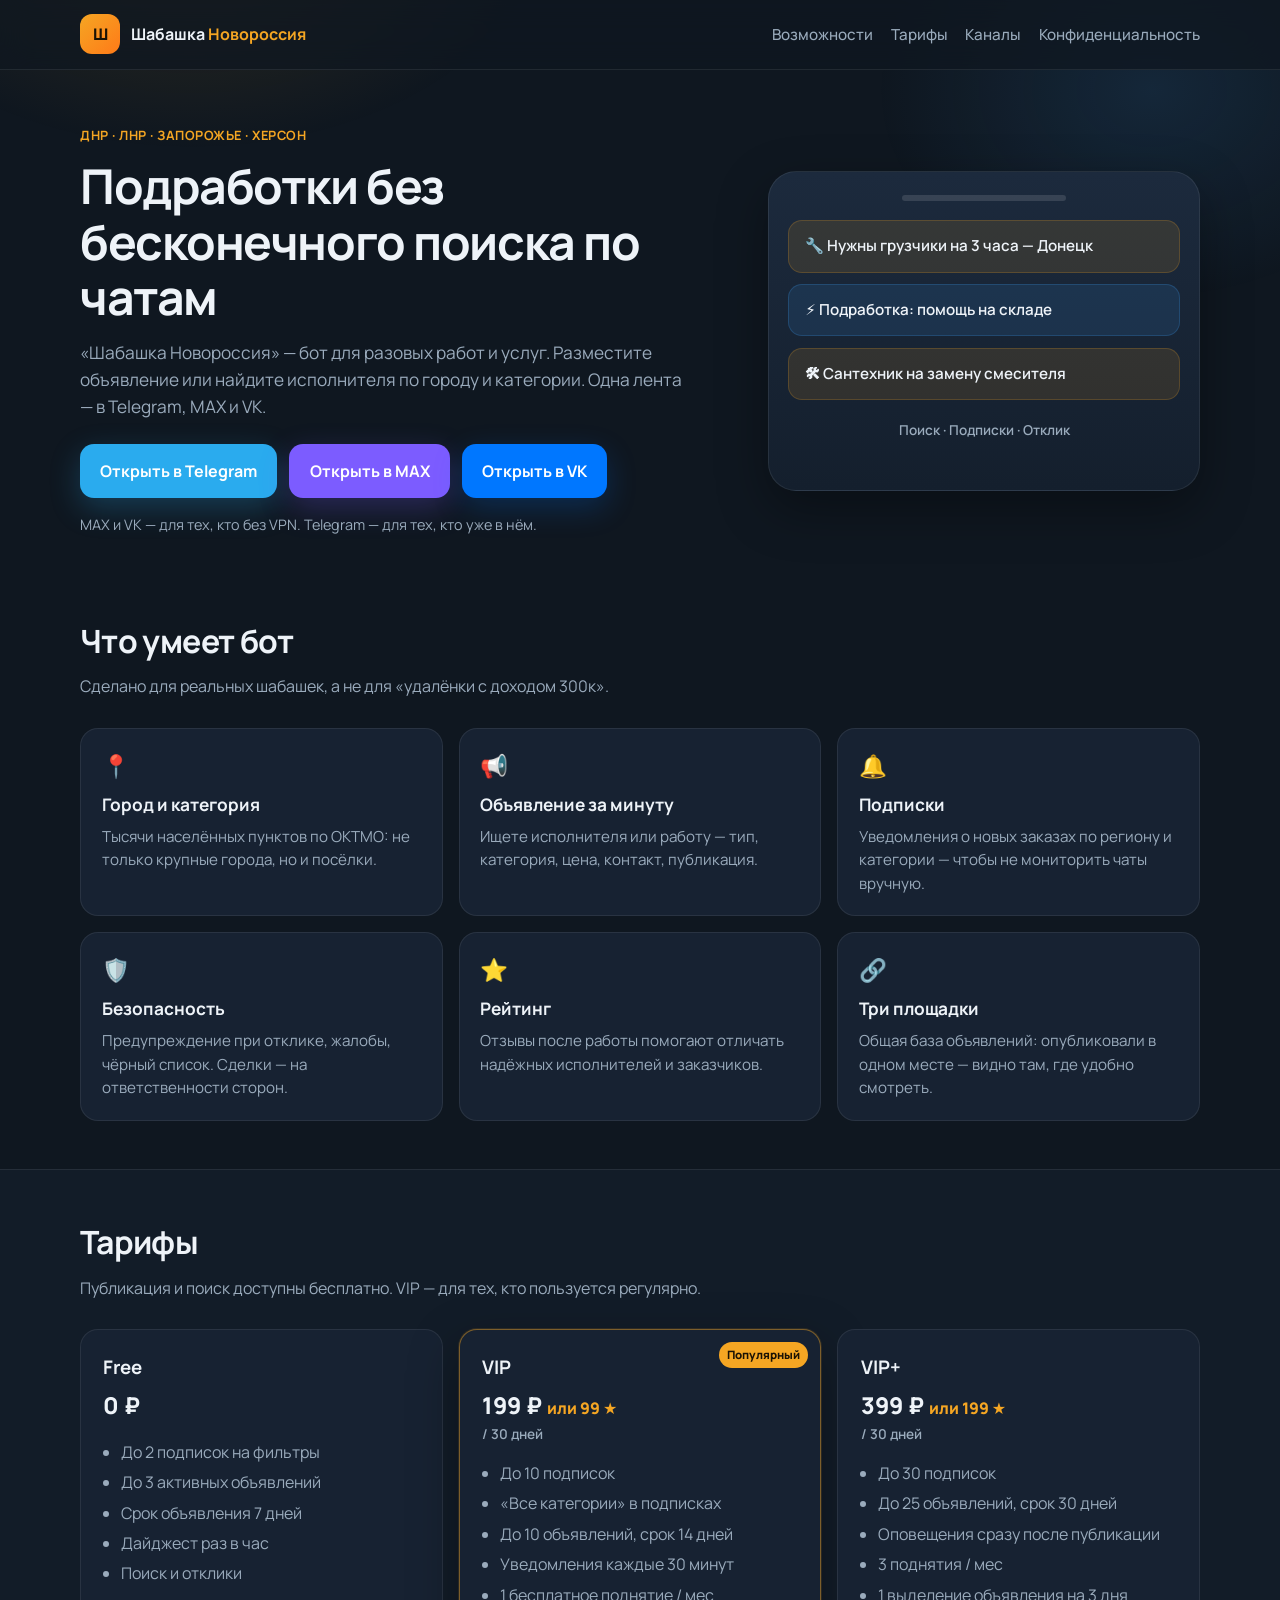
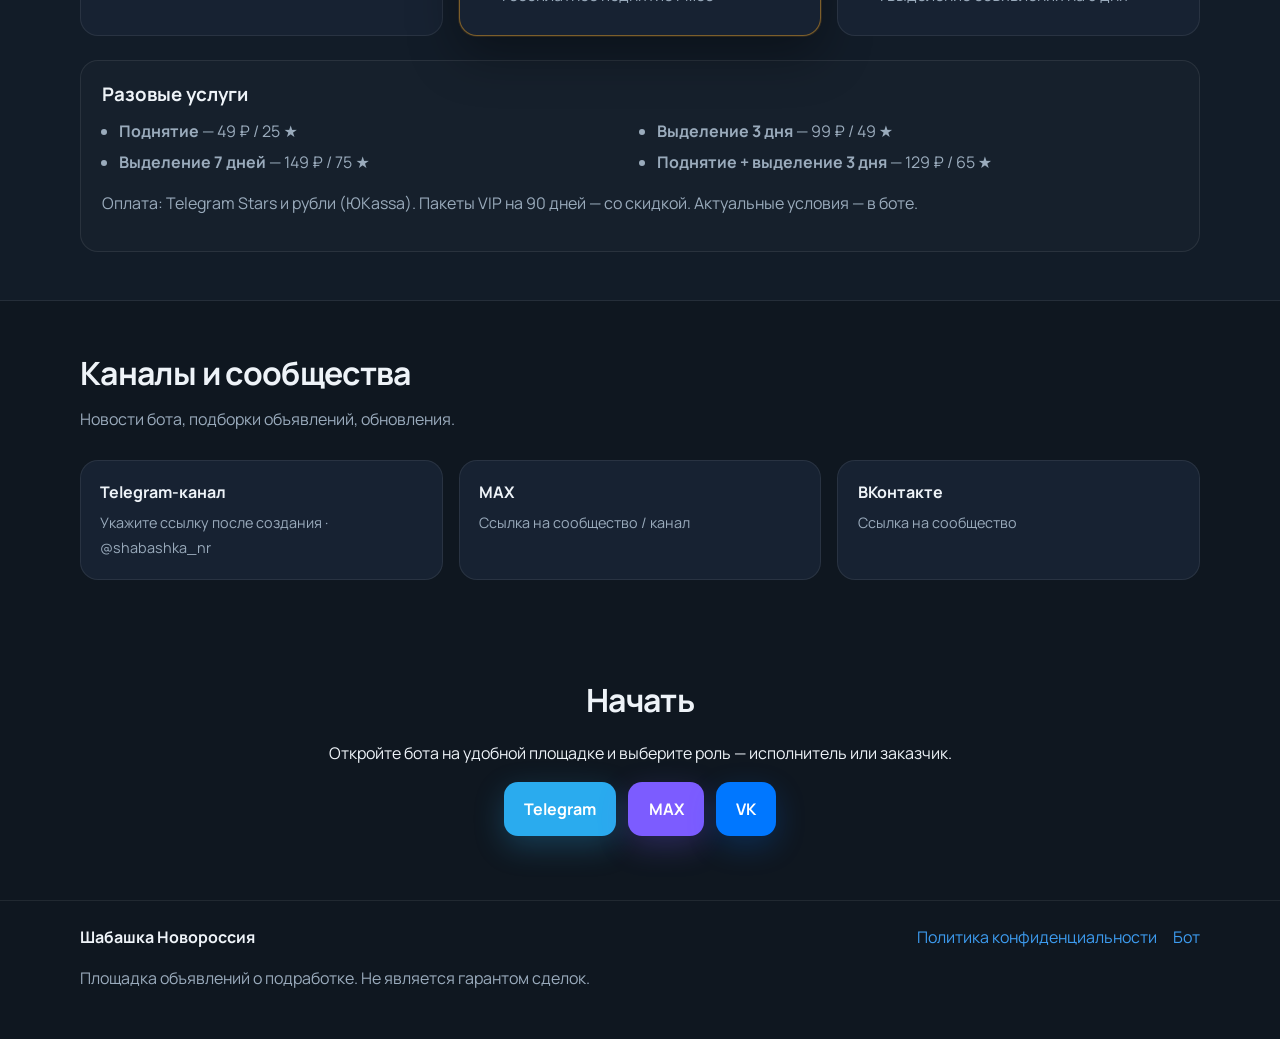
==== index.html @ 5647dc36 "feat: landing page for GitHub Pages (index, privacy, styles)" ====
<!DOCTYPE html>
<html lang="ru">
<head>
  <meta charset="UTF-8" />
  <meta name="viewport" content="width=device-width, initial-scale=1" />
  <meta name="description" content="Шабашка Новороссия — подработки и шабашки в ДНР, ЛНР, Запорожье и Херсоне. Бот в Telegram, MAX и VK." />
  <title>Шабашка Новороссия — подработки рядом</title>
  <link rel="stylesheet" href="styles.css" />
  <link rel="preconnect" href="https://fonts.googleapis.com" />
  <link rel="preconnect" href="https://fonts.gstatic.com" crossorigin />
  <link href="https://fonts.googleapis.com/css2?family=Manrope:wght@400;500;600;700;800&display=swap" rel="stylesheet" />
</head>
<body>
  <div class="bg-glow" aria-hidden="true"></div>

  <header class="header">
    <div class="container header__inner">
      <a class="logo" href="index.html">
        <span class="logo__mark">Ш</span>
        <span class="logo__text">Шабашка <em>Новороссия</em></span>
      </a>
      <nav class="nav">
        <a href="#features">Возможности</a>
        <a href="#tariffs">Тарифы</a>
        <a href="#channels">Каналы</a>
        <a href="privacy.html">Конфиденциальность</a>
      </nav>
    </div>
  </header>

  <main>
    <section class="hero container">
      <div class="hero__content">
        <p class="eyebrow">ДНР · ЛНР · Запорожье · Херсон</p>
        <h1>Подработки без бесконечного поиска по чатам</h1>
        <p class="hero__lead">
          «Шабашка Новороссия» — бот для разовых работ и услуг.
          Разместите объявление или найдите исполнителя по городу и категории.
          Одна лента — в Telegram, MAX и VK.
        </p>
        <div class="cta-row" id="bots">
          <a class="btn btn--tg" href="https://t.me/RabotaNR_bot" target="_blank" rel="noopener">Открыть в Telegram</a>
          <a class="btn btn--max" href="#" id="link-max" title="Ссылка появится после запуска">Открыть в MAX</a>
          <a class="btn btn--vk" href="#" id="link-vk" title="Ссылка появится после запуска">Открыть в VK</a>
        </div>
        <p class="hero__note">MAX и VK — для тех, кто без VPN. Telegram — для тех, кто уже в нём.</p>
      </div>
      <div class="hero__card" aria-hidden="true">
        <div class="phone">
          <div class="phone__bar"></div>
          <div class="phone__msg">🔧 Нужны грузчики на 3 часа — Донецк</div>
          <div class="phone__msg phone__msg--alt">⚡ Подработка: помощь на складе</div>
          <div class="phone__msg">🛠 Сантехник на замену смесителя</div>
          <div class="phone__pill">Поиск · Подписки · Отклик</div>
        </div>
      </div>
    </section>

    <section class="section container" id="features">
      <h2>Что умеет бот</h2>
      <p class="section__lead">Сделано для реальных шабашек, а не для «удалёнки с доходом 300к».</p>
      <div class="grid features">
        <article class="card">
          <div class="card__icon">📍</div>
          <h3>Город и категория</h3>
          <p>Тысячи населённых пунктов по ОКТМО: не только крупные города, но и посёлки.</p>
        </article>
        <article class="card">
          <div class="card__icon">📢</div>
          <h3>Объявление за минуту</h3>
          <p>Ищете исполнителя или работу — тип, категория, цена, контакт, публикация.</p>
        </article>
        <article class="card">
          <div class="card__icon">🔔</div>
          <h3>Подписки</h3>
          <p>Уведомления о новых заказах по региону и категории — чтобы не мониторить чаты вручную.</p>
        </article>
        <article class="card">
          <div class="card__icon">🛡️</div>
          <h3>Безопасность</h3>
          <p>Предупреждение при отклике, жалобы, чёрный список. Сделки — на ответственности сторон.</p>
        </article>
        <article class="card">
          <div class="card__icon">⭐</div>
          <h3>Рейтинг</h3>
          <p>Отзывы после работы помогают отличать надёжных исполнителей и заказчиков.</p>
        </article>
        <article class="card">
          <div class="card__icon">🔗</div>
          <h3>Три площадки</h3>
          <p>Общая база объявлений: опубликовали в одном месте — видно там, где удобно смотреть.</p>
        </article>
      </div>
    </section>

    <section class="section section--alt" id="tariffs">
      <div class="container">
        <h2>Тарифы</h2>
        <p class="section__lead">Публикация и поиск доступны бесплатно. VIP — для тех, кто пользуется регулярно.</p>
        <div class="grid tariffs">
          <article class="tariff">
            <h3>Free</h3>
            <p class="tariff__price">0 ₽</p>
            <ul>
              <li>До 2 подписок на фильтры</li>
              <li>До 3 активных объявлений</li>
              <li>Срок объявления 7 дней</li>
              <li>Дайджест раз в час</li>
              <li>Поиск и отклики</li>
            </ul>
          </article>
          <article class="tariff tariff--accent">
            <span class="tariff__badge">Популярный</span>
            <h3>VIP</h3>
            <p class="tariff__price">199 ₽ <span>или 99 ★</span> <small>/ 30 дней</small></p>
            <ul>
              <li>До 10 подписок</li>
              <li>«Все категории» в подписках</li>
              <li>До 10 объявлений, срок 14 дней</li>
              <li>Уведомления каждые 30 минут</li>
              <li>1 бесплатное поднятие / мес</li>
            </ul>
          </article>
          <article class="tariff">
            <h3>VIP+</h3>
            <p class="tariff__price">399 ₽ <span>или 199 ★</span> <small>/ 30 дней</small></p>
            <ul>
              <li>До 30 подписок</li>
              <li>До 25 объявлений, срок 30 дней</li>
              <li>Оповещения сразу после публикации</li>
              <li>3 поднятия / мес</li>
              <li>1 выделение объявления на 3 дня</li>
            </ul>
          </article>
        </div>
        <div class="extras">
          <h3>Разовые услуги</h3>
          <ul class="extras__list">
            <li><strong>Поднятие</strong> — 49 ₽ / 25 ★</li>
            <li><strong>Выделение 3 дня</strong> — 99 ₽ / 49 ★</li>
            <li><strong>Выделение 7 дней</strong> — 149 ₽ / 75 ★</li>
            <li><strong>Поднятие + выделение 3 дня</strong> — 129 ₽ / 65 ★</li>
          </ul>
          <p class="muted">Оплата: Telegram Stars и рубли (ЮKassa). Пакеты VIP на 90 дней — со скидкой. Актуальные условия — в боте.</p>
        </div>
      </div>
    </section>

    <section class="section container" id="channels">
      <h2>Каналы и сообщества</h2>
      <p class="section__lead">Новости бота, подборки объявлений, обновления.</p>
      <div class="grid channels">
        <a class="channel" href="#" id="ch-tg">
          <span class="channel__name">Telegram-канал</span>
          <span class="channel__hint">Укажите ссылку после создания · @shabashka_nr</span>
        </a>
        <a class="channel" href="#" id="ch-max">
          <span class="channel__name">MAX</span>
          <span class="channel__hint">Ссылка на сообщество / канал</span>
        </a>
        <a class="channel" href="#" id="ch-vk">
          <span class="channel__name">ВКонтакте</span>
          <span class="channel__hint">Ссылка на сообщество</span>
        </a>
      </div>
    </section>

    <section class="section cta-final container">
      <h2>Начать</h2>
      <p>Откройте бота на удобной площадке и выберите роль — исполнитель или заказчик.</p>
      <div class="cta-row">
        <a class="btn btn--tg" href="https://t.me/RabotaNR_bot" target="_blank" rel="noopener">Telegram</a>
        <a class="btn btn--max" href="#">MAX</a>
        <a class="btn btn--vk" href="#">VK</a>
      </div>
    </section>
  </main>

  <footer class="footer">
    <div class="container footer__inner">
      <div>
        <strong>Шабашка Новороссия</strong>
        <p class="muted">Площадка объявлений о подработке. Не является гарантом сделок.</p>
      </div>
      <div class="footer__links">
        <a href="privacy.html">Политика конфиденциальности</a>
        <a href="https://t.me/RabotaNR_bot" target="_blank" rel="noopener">Бот</a>
      </div>
    </div>
  </footer>
</body>
</html>
---- styles.css ----
:root {
  --bg: #0f1720;
  --bg-card: #172232;
  --bg-alt: #121c28;
  --text: #eef3f8;
  --muted: #9aabbc;
  --accent: #f5a623;
  --accent-2: #3d9cf0;
  --tg: #2aabee;
  --vk: #0077ff;
  --max: #7c5cff;
  --line: rgba(255, 255, 255, 0.08);
  --radius: 18px;
  --shadow: 0 18px 50px rgba(0, 0, 0, 0.35);
  --font: "Manrope", system-ui, -apple-system, sans-serif;
}

* { box-sizing: border-box; }
html { scroll-behavior: smooth; }
body {
  margin: 0;
  font-family: var(--font);
  background: var(--bg);
  color: var(--text);
  line-height: 1.55;
  min-height: 100vh;
}

a { color: var(--accent-2); text-decoration: none; }
a:hover { text-decoration: underline; }

.container {
  width: min(1120px, calc(100% - 2rem));
  margin: 0 auto;
}

.bg-glow {
  pointer-events: none;
  position: fixed;
  inset: 0;
  background:
    radial-gradient(ellipse 600px 400px at 15% -10%, rgba(245, 166, 35, 0.14), transparent 60%),
    radial-gradient(ellipse 500px 380px at 90% 10%, rgba(61, 156, 240, 0.12), transparent 55%);
  z-index: -1;
}

.header {
  position: sticky;
  top: 0;
  z-index: 20;
  backdrop-filter: blur(14px);
  background: rgba(15, 23, 32, 0.75);
  border-bottom: 1px solid var(--line);
}
.header__inner {
  display: flex;
  align-items: center;
  justify-content: space-between;
  padding: 0.9rem 0;
  gap: 1rem;
}
.logo {
  display: flex;
  align-items: center;
  gap: 0.7rem;
  color: var(--text);
  text-decoration: none;
  font-weight: 700;
}
.logo__mark {
  width: 40px;
  height: 40px;
  border-radius: 12px;
  display: grid;
  place-items: center;
  background: linear-gradient(135deg, var(--accent), #ff7a18);
  color: #1a1205;
  font-weight: 800;
}
.logo__text em {
  font-style: normal;
  color: var(--accent);
}
.nav {
  display: flex;
  flex-wrap: wrap;
  gap: 0.9rem 1.1rem;
  justify-content: flex-end;
}
.nav a {
  color: var(--muted);
  text-decoration: none;
  font-size: 0.95rem;
  font-weight: 500;
}
.nav a:hover { color: var(--text); }

.hero {
  display: grid;
  grid-template-columns: 1.2fr 0.8fr;
  gap: 2.5rem;
  align-items: center;
  padding: 3.5rem 0 2rem;
}
.eyebrow {
  color: var(--accent);
  font-weight: 700;
  letter-spacing: 0.04em;
  text-transform: uppercase;
  font-size: 0.8rem;
  margin: 0 0 0.8rem;
}
.hero h1 {
  font-size: clamp(1.9rem, 4vw, 3rem);
  line-height: 1.15;
  margin: 0 0 1rem;
  letter-spacing: -0.03em;
}
.hero__lead {
  color: var(--muted);
  font-size: 1.08rem;
  margin: 0 0 1.5rem;
  max-width: 38rem;
}
.hero__note {
  margin: 1rem 0 0;
  color: var(--muted);
  font-size: 0.9rem;
}

.cta-row {
  display: flex;
  flex-wrap: wrap;
  gap: 0.75rem;
}
.btn {
  display: inline-flex;
  align-items: center;
  justify-content: center;
  padding: 0.85rem 1.2rem;
  border-radius: 14px;
  font-weight: 700;
  border: 1px solid transparent;
  text-decoration: none !important;
  transition: transform 0.15s ease, box-shadow 0.15s ease, opacity 0.15s ease;
  color: #fff;
}
.btn:hover { transform: translateY(-1px); opacity: 0.96; }
.btn--tg { background: var(--tg); box-shadow: 0 10px 30px rgba(42, 171, 238, 0.25); }
.btn--vk { background: var(--vk); box-shadow: 0 10px 30px rgba(0, 119, 255, 0.22); }
.btn--max { background: var(--max); box-shadow: 0 10px 30px rgba(124, 92, 255, 0.25); }

.phone {
  background: linear-gradient(180deg, #1c2a3d, #141f2d);
  border: 1px solid var(--line);
  border-radius: 28px;
  padding: 1.2rem;
  box-shadow: var(--shadow);
  min-height: 320px;
}
.phone__bar {
  height: 6px;
  width: 42%;
  margin: 0.2rem auto 1.2rem;
  border-radius: 99px;
  background: rgba(255,255,255,0.12);
}
.phone__msg {
  background: rgba(245, 166, 35, 0.12);
  border: 1px solid rgba(245, 166, 35, 0.2);
  padding: 0.85rem 1rem;
  border-radius: 14px;
  margin-bottom: 0.7rem;
  font-weight: 600;
  font-size: 0.95rem;
}
.phone__msg--alt {
  background: rgba(61, 156, 240, 0.12);
  border-color: rgba(61, 156, 240, 0.22);
}
.phone__pill {
  margin-top: 1.2rem;
  text-align: center;
  color: var(--muted);
  font-size: 0.85rem;
  font-weight: 600;
}

.section { padding: 3rem 0; }
.section--alt { background: var(--bg-alt); border-top: 1px solid var(--line); border-bottom: 1px solid var(--line); }
.section h2 {
  margin: 0 0 0.5rem;
  font-size: clamp(1.5rem, 3vw, 2rem);
  letter-spacing: -0.02em;
}
.section__lead {
  margin: 0 0 1.8rem;
  color: var(--muted);
  max-width: 40rem;
}

.grid {
  display: grid;
  gap: 1rem;
}
.features { grid-template-columns: repeat(3, 1fr); }
.card {
  background: var(--bg-card);
  border: 1px solid var(--line);
  border-radius: var(--radius);
  padding: 1.25rem 1.3rem;
}
.card__icon { font-size: 1.4rem; margin-bottom: 0.5rem; }
.card h3 { margin: 0 0 0.4rem; font-size: 1.08rem; }
.card p { margin: 0; color: var(--muted); font-size: 0.95rem; }

.tariffs { grid-template-columns: repeat(3, 1fr); align-items: stretch; }
.tariff {
  position: relative;
  background: var(--bg-card);
  border: 1px solid var(--line);
  border-radius: var(--radius);
  padding: 1.4rem;
}
.tariff--accent {
  border-color: rgba(245, 166, 35, 0.45);
  box-shadow: 0 0 0 1px rgba(245, 166, 35, 0.12), var(--shadow);
}
.tariff__badge {
  position: absolute;
  top: 12px;
  right: 12px;
  background: var(--accent);
  color: #1a1205;
  font-size: 0.72rem;
  font-weight: 800;
  padding: 0.25rem 0.5rem;
  border-radius: 999px;
}
.tariff h3 { margin: 0 0 0.4rem; }
.tariff__price {
  font-size: 1.45rem;
  font-weight: 800;
  margin: 0 0 1rem;
}
.tariff__price span { font-size: 1rem; color: var(--accent); }
.tariff__price small { display: block; font-size: 0.85rem; color: var(--muted); font-weight: 600; }
.tariff ul {
  margin: 0;
  padding-left: 1.1rem;
  color: var(--muted);
}
.tariff li { margin: 0.35rem 0; }

.extras {
  margin-top: 1.5rem;
  padding: 1.2rem 1.3rem;
  border-radius: var(--radius);
  border: 1px solid var(--line);
  background: rgba(255,255,255,0.02);
}
.extras h3 { margin: 0 0 0.6rem; }
.extras__list {
  display: grid;
  grid-template-columns: repeat(2, 1fr);
  gap: 0.4rem 1rem;
  margin: 0 0 0.8rem;
  padding-left: 1.1rem;
  color: var(--muted);
}
.muted { color: var(--muted); }

.channels { grid-template-columns: repeat(3, 1fr); }
.channel {
  display: block;
  padding: 1.2rem;
  border-radius: var(--radius);
  background: var(--bg-card);
  border: 1px solid var(--line);
  text-decoration: none !important;
  color: var(--text);
  transition: border-color 0.15s ease;
}
.channel:hover { border-color: rgba(245, 166, 35, 0.4); }
.channel__name { display: block; font-weight: 700; margin-bottom: 0.3rem; }
.channel__hint { color: var(--muted); font-size: 0.9rem; }

.cta-final {
  text-align: center;
  padding-bottom: 4rem;
}
.cta-final .cta-row { justify-content: center; }

.footer {
  border-top: 1px solid var(--line);
  padding: 1.5rem 0 2rem;
}
.footer__inner {
  display: flex;
  justify-content: space-between;
  gap: 1rem;
  flex-wrap: wrap;
  align-items: flex-start;
}
.footer__links {
  display: flex;
  gap: 1rem;
  flex-wrap: wrap;
}

.legal {
  padding: 2.5rem 0 3rem;
  max-width: 800px;
}
.legal h1 { margin-top: 0; }
.legal h2 { margin-top: 1.8rem; font-size: 1.15rem; }
.legal .back { margin-top: 2rem; }

@media (max-width: 900px) {
  .hero { grid-template-columns: 1fr; padding-top: 2rem; }
  .hero__card { order: -1; max-width: 360px; }
  .features, .tariffs, .channels { grid-template-columns: 1fr; }
  .extras__list { grid-template-columns: 1fr; }
  .nav { display: none; }
}
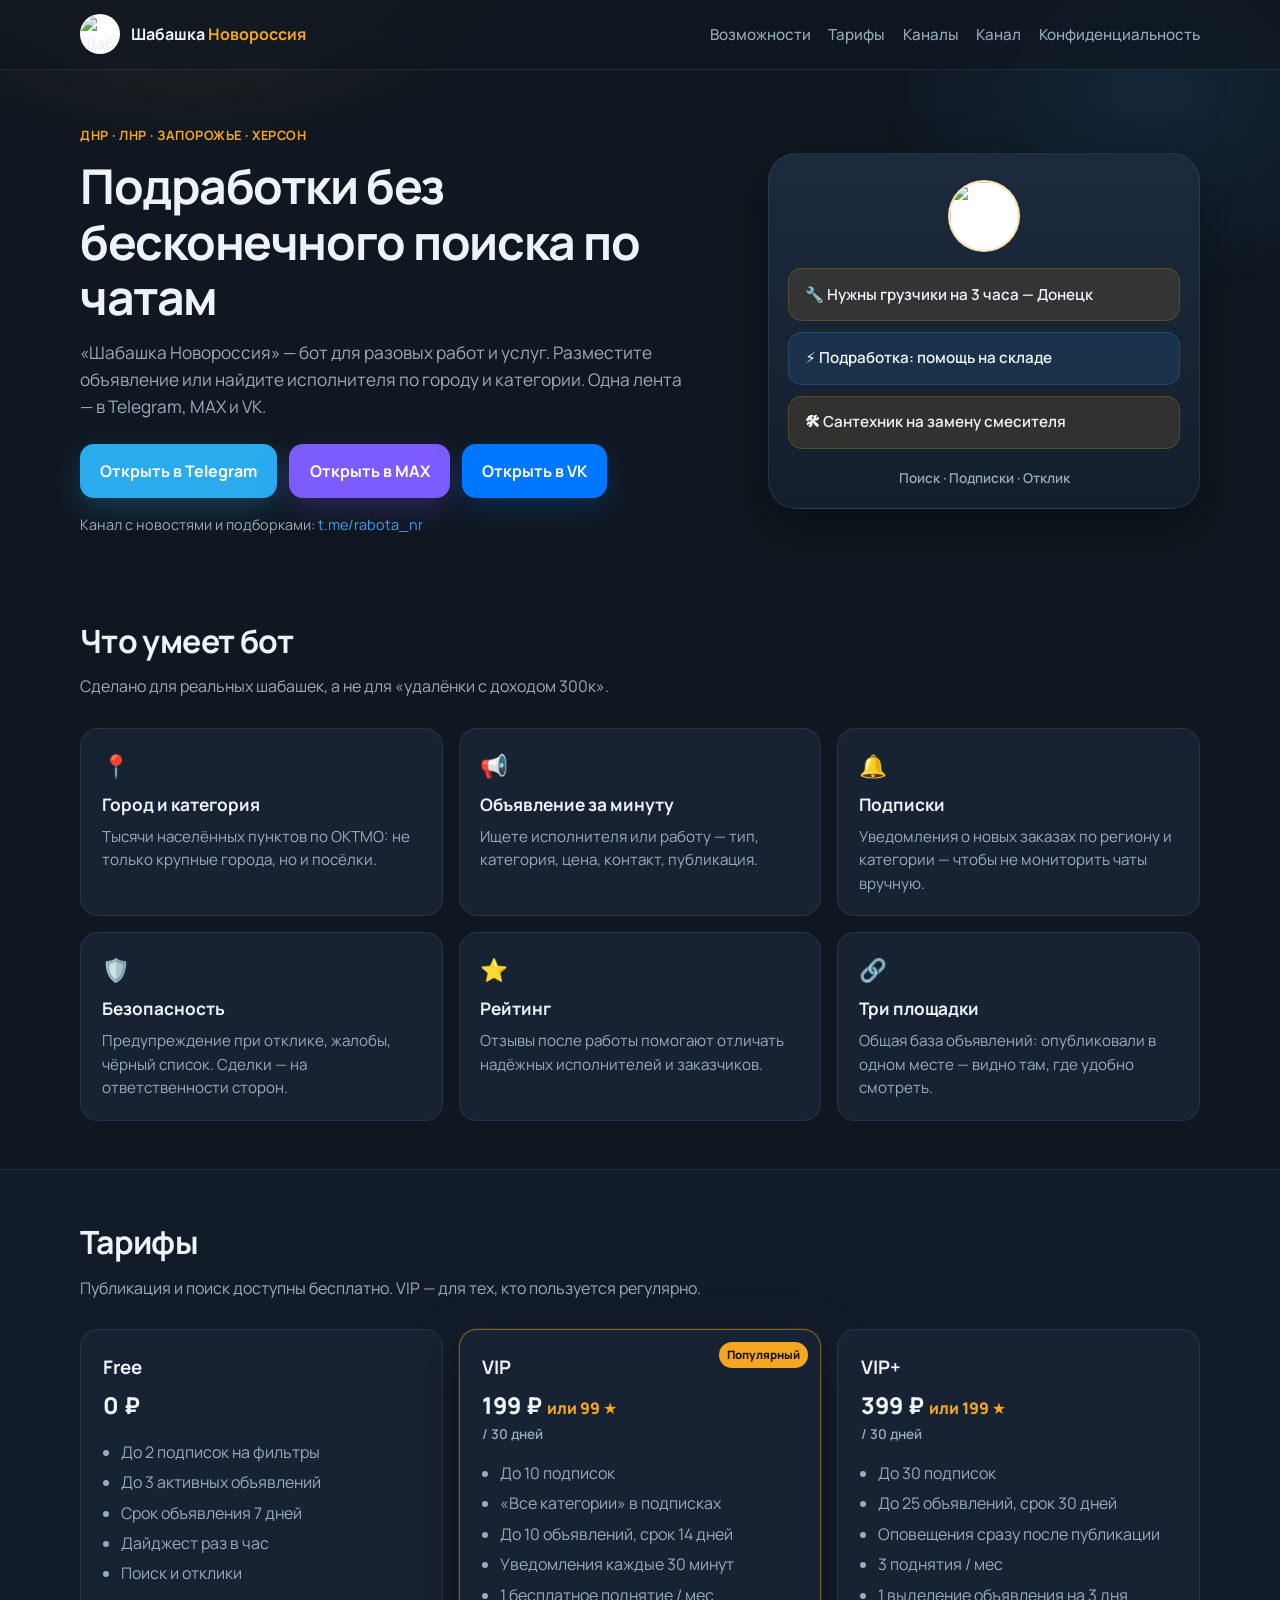
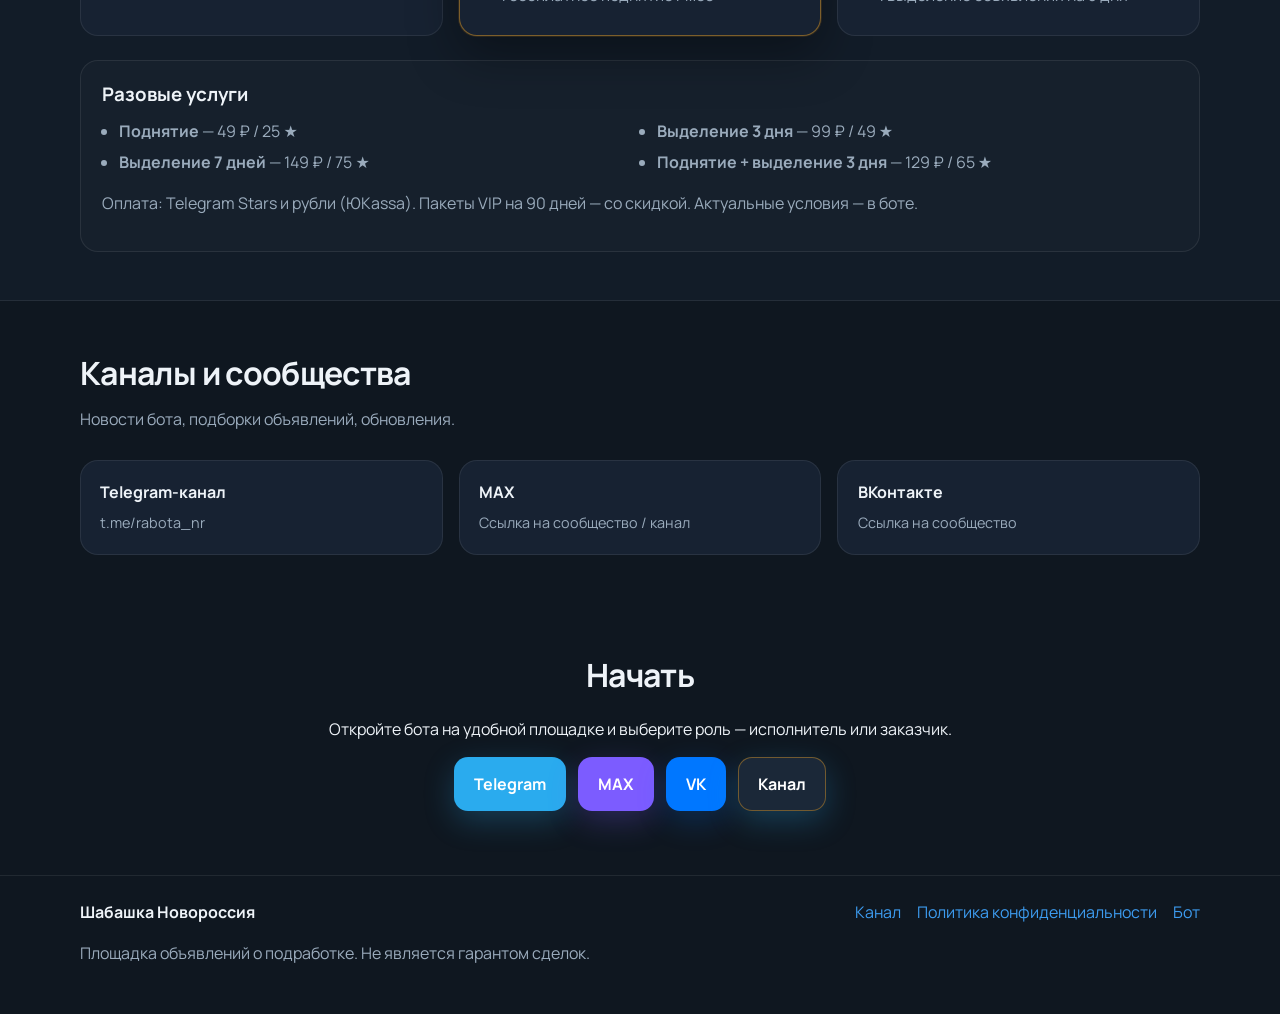
==== commit fb6c94a9: "Add logo and Telegram channel link t.me/rabota_nr" ====
--- a/index.html
+++ b/index.html
@@ -5,6 +5,8 @@
   <meta name="viewport" content="width=device-width, initial-scale=1" />
   <meta name="description" content="Шабашка Новороссия — подработки и шабашки в ДНР, ЛНР, Запорожье и Херсоне. Бот в Telegram, MAX и VK." />
   <title>Шабашка Новороссия — подработки рядом</title>
+  <link rel="icon" type="image/png" href="logo.png" />
+  <link rel="apple-touch-icon" href="logo.png" />
   <link rel="stylesheet" href="styles.css" />
   <link rel="preconnect" href="https://fonts.googleapis.com" />
   <link rel="preconnect" href="https://fonts.gstatic.com" crossorigin />
@@ -16,13 +18,14 @@
   <header class="header">
     <div class="container header__inner">
       <a class="logo" href="index.html">
-        <span class="logo__mark">Ш</span>
+        <img class="logo__img" src="logo.png" alt="Шабашка" width="40" height="40" />
         <span class="logo__text">Шабашка <em>Новороссия</em></span>
       </a>
       <nav class="nav">
         <a href="#features">Возможности</a>
         <a href="#tariffs">Тарифы</a>
         <a href="#channels">Каналы</a>
+        <a href="https://t.me/rabota_nr" target="_blank" rel="noopener">Канал</a>
         <a href="privacy.html">Конфиденциальность</a>
       </nav>
     </div>
@@ -43,11 +46,16 @@
           <a class="btn btn--max" href="#" id="link-max" title="Ссылка появится после запуска">Открыть в MAX</a>
           <a class="btn btn--vk" href="#" id="link-vk" title="Ссылка появится после запуска">Открыть в VK</a>
         </div>
-        <p class="hero__note">MAX и VK — для тех, кто без VPN. Telegram — для тех, кто уже в нём.</p>
-      </div>
-      <div class="hero__card" aria-hidden="true">
+        <p class="hero__note">
+          Канал с новостями и подборками:
+          <a href="https://t.me/rabota_nr" target="_blank" rel="noopener">t.me/rabota_nr</a>
+        </p>
+      </div>
+      <div class="hero__card">
         <div class="phone">
-          <div class="phone__bar"></div>
+          <div class="phone__brand">
+            <img src="logo.png" alt="" width="72" height="72" />
+          </div>
           <div class="phone__msg">🔧 Нужны грузчики на 3 часа — Донецк</div>
           <div class="phone__msg phone__msg--alt">⚡ Подработка: помощь на складе</div>
           <div class="phone__msg">🛠 Сантехник на замену смесителя</div>
@@ -150,9 +158,9 @@
       <h2>Каналы и сообщества</h2>
       <p class="section__lead">Новости бота, подборки объявлений, обновления.</p>
       <div class="grid channels">
-        <a class="channel" href="#" id="ch-tg">
+        <a class="channel" href="https://t.me/rabota_nr" target="_blank" rel="noopener" id="ch-tg">
           <span class="channel__name">Telegram-канал</span>
-          <span class="channel__hint">Укажите ссылку после создания · @shabashka_nr</span>
+          <span class="channel__hint">t.me/rabota_nr</span>
         </a>
         <a class="channel" href="#" id="ch-max">
           <span class="channel__name">MAX</span>
@@ -172,6 +180,7 @@
         <a class="btn btn--tg" href="https://t.me/RabotaNR_bot" target="_blank" rel="noopener">Telegram</a>
         <a class="btn btn--max" href="#">MAX</a>
         <a class="btn btn--vk" href="#">VK</a>
+        <a class="btn btn--tg" href="https://t.me/rabota_nr" target="_blank" rel="noopener" style="background:#1b2838;border:1px solid rgba(245,166,35,.4)">Канал</a>
       </div>
     </section>
   </main>
@@ -183,6 +192,7 @@
         <p class="muted">Площадка объявлений о подработке. Не является гарантом сделок.</p>
       </div>
       <div class="footer__links">
+        <a href="https://t.me/rabota_nr" target="_blank" rel="noopener">Канал</a>
         <a href="privacy.html">Политика конфиденциальности</a>
         <a href="https://t.me/RabotaNR_bot" target="_blank" rel="noopener">Бот</a>
       </div>
--- a/styles.css
+++ b/styles.css
@@ -67,6 +67,14 @@
   text-decoration: none;
   font-weight: 700;
 }
+.logo__img {
+  width: 40px;
+  height: 40px;
+  border-radius: 50%;
+  object-fit: cover;
+  background: #fff;
+  border: 1px solid var(--line);
+}
 .logo__mark {
   width: 40px;
   height: 40px;
@@ -158,6 +166,19 @@
   box-shadow: var(--shadow);
   min-height: 320px;
 }
+.phone__brand {
+  display: flex;
+  justify-content: center;
+  margin: 0.4rem 0 1rem;
+}
+.phone__brand img {
+  width: 72px;
+  height: 72px;
+  border-radius: 50%;
+  object-fit: cover;
+  background: #fff;
+  border: 2px solid rgba(245,166,35,.35);
+}
 .phone__bar {
   height: 6px;
   width: 42%;
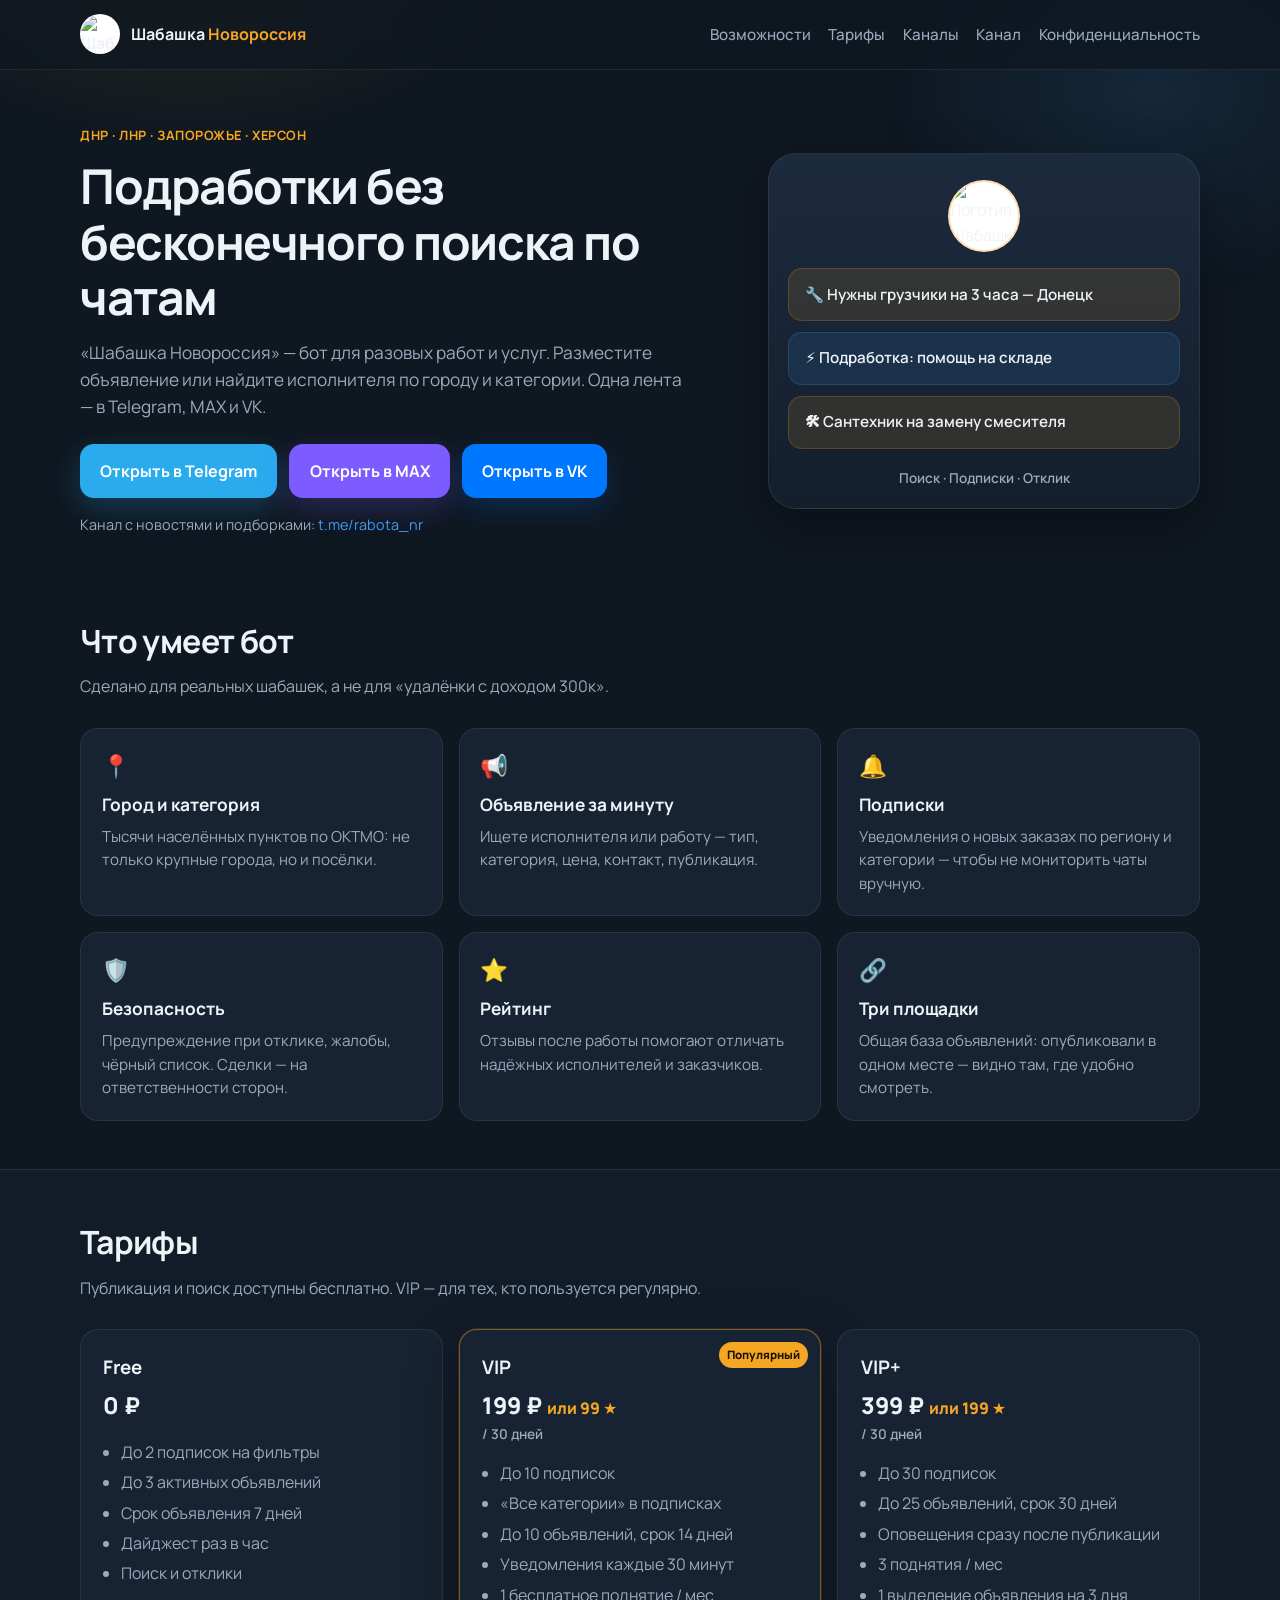
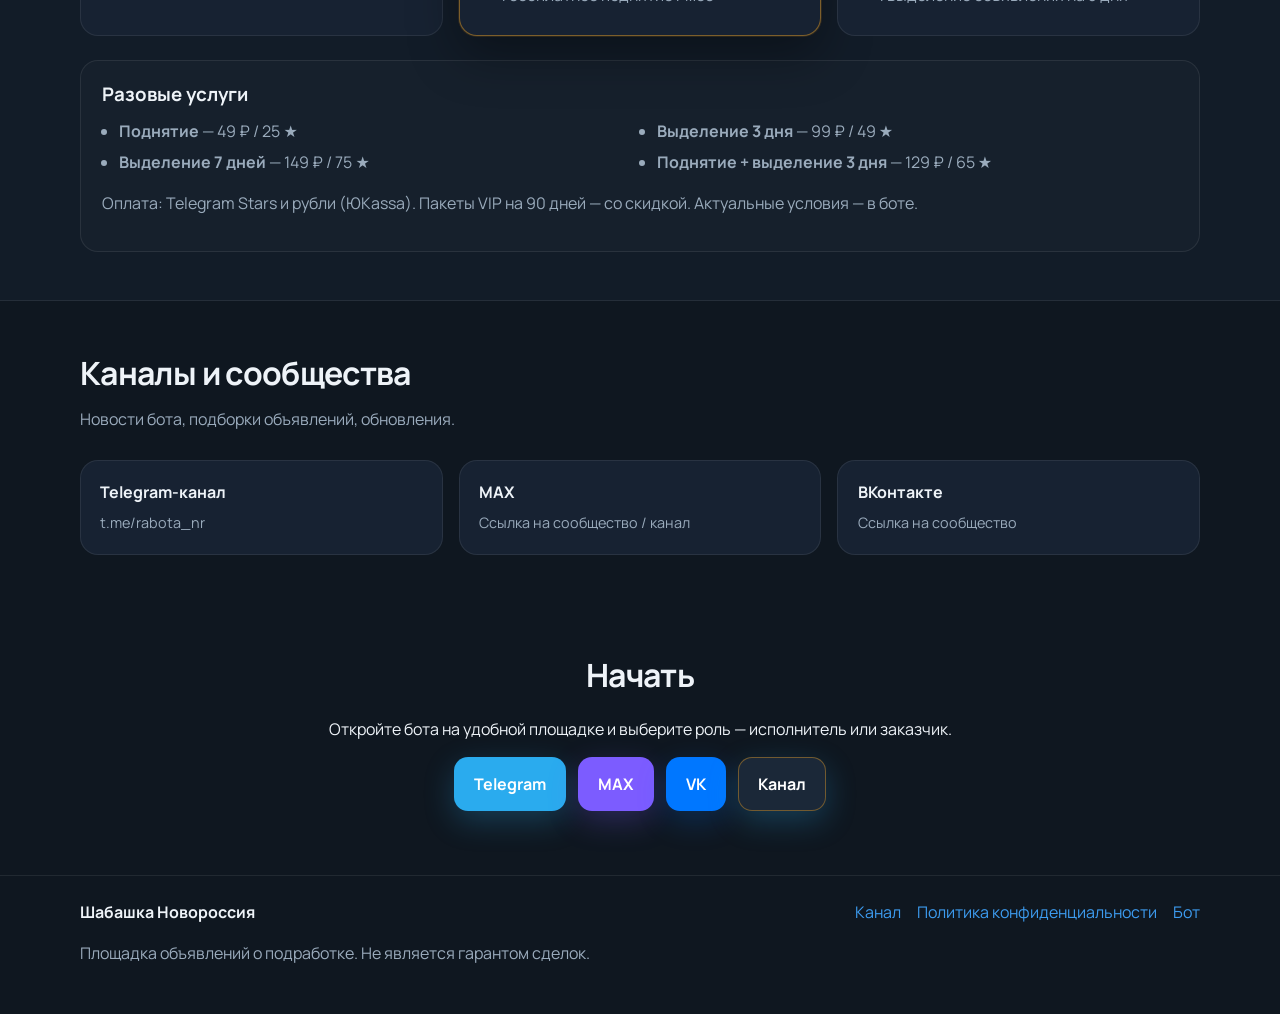
==== commit 7d2b45ba: "Point site assets to logo.png; keep t.me/rabota_nr links" ====
--- a/index.html
+++ b/index.html
@@ -54,7 +54,7 @@
       <div class="hero__card">
         <div class="phone">
           <div class="phone__brand">
-            <img src="logo.png" alt="" width="72" height="72" />
+            <img src="logo.png" alt="Логотип Шабашка" width="72" height="72" />
           </div>
           <div class="phone__msg">🔧 Нужны грузчики на 3 часа — Донецк</div>
           <div class="phone__msg phone__msg--alt">⚡ Подработка: помощь на складе</div>
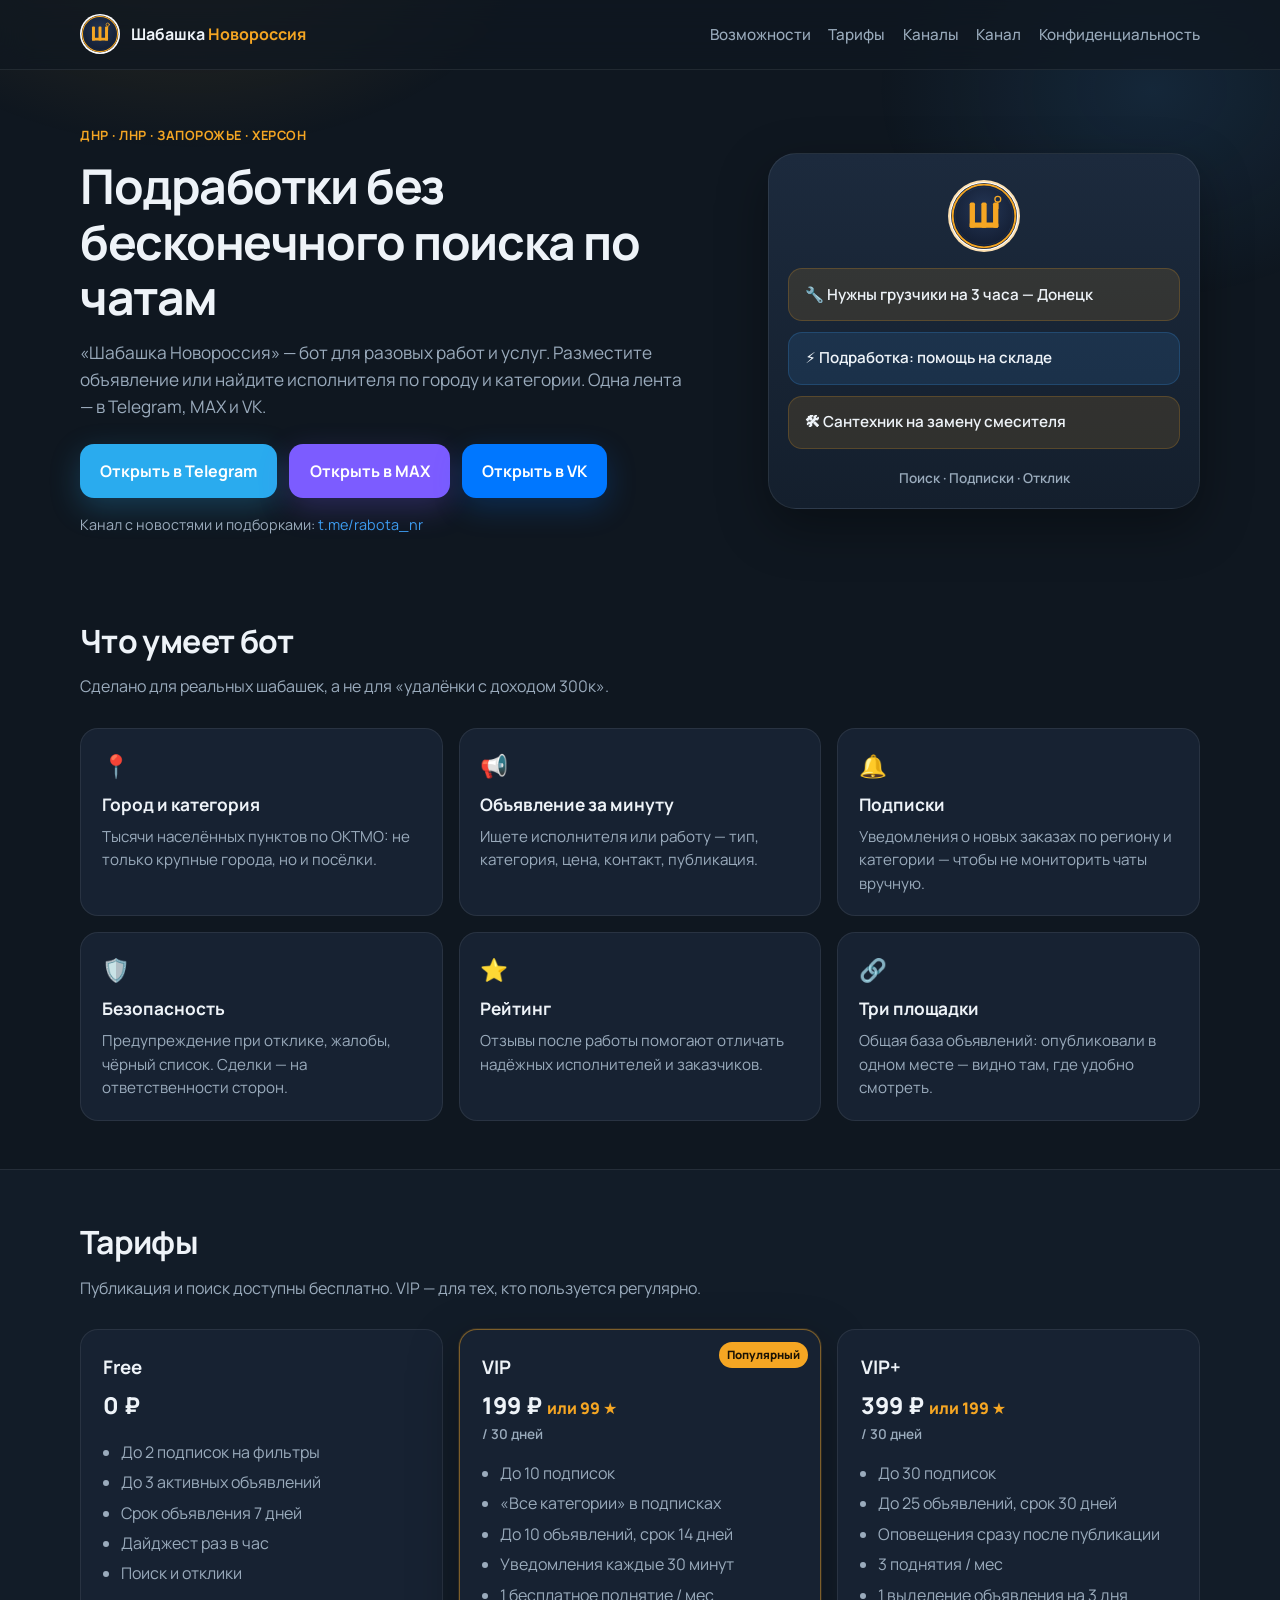
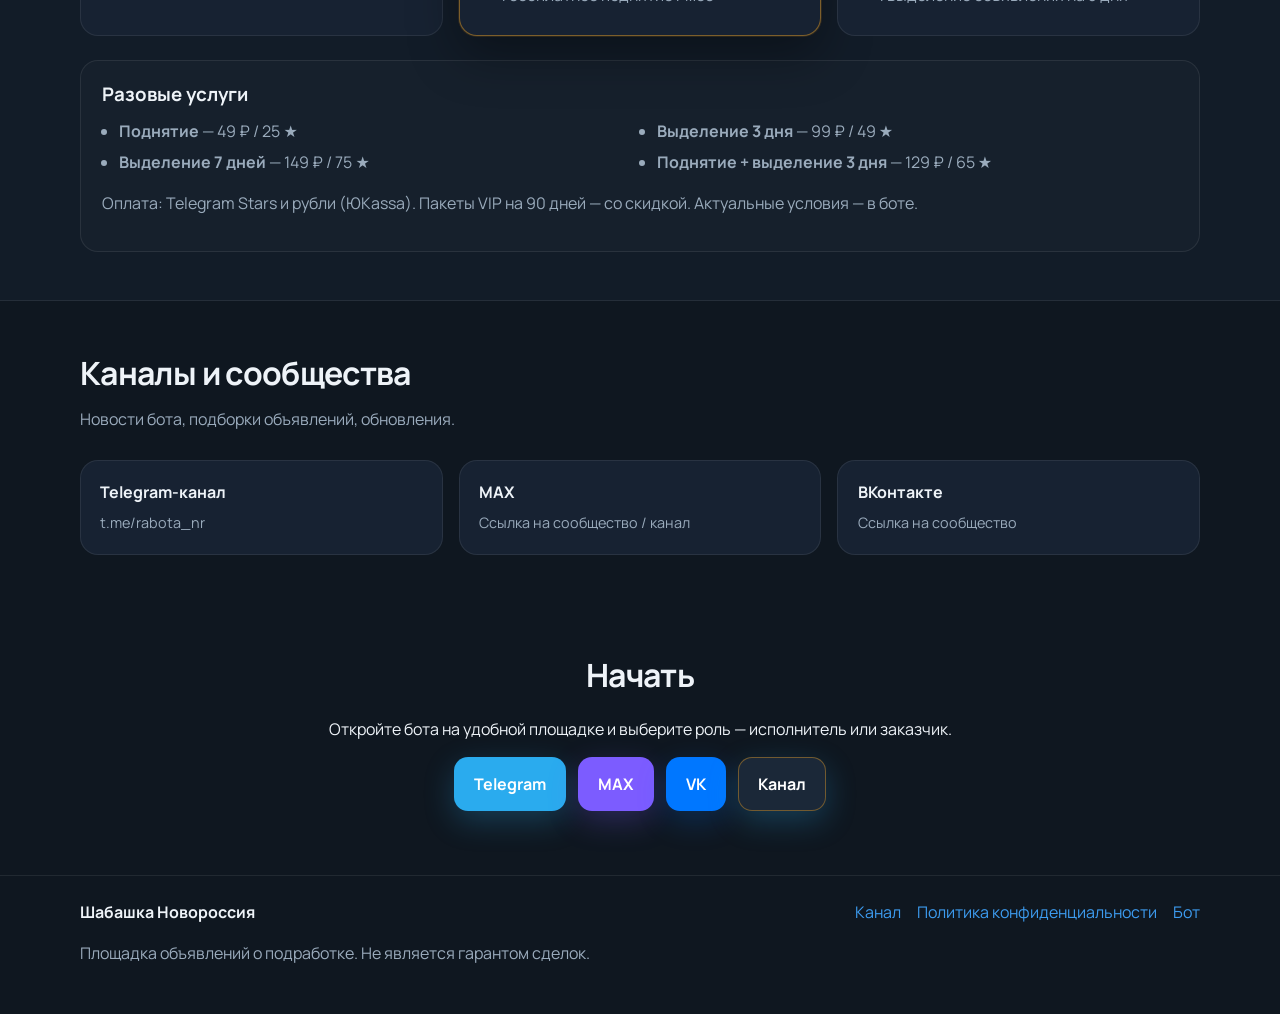
==== commit 75907a40: "Fix broken logo: use logo.svg (logo.png 404, logo.jpg was invalid)" ====
--- a/index.html
+++ b/index.html
@@ -5,8 +5,8 @@
   <meta name="viewport" content="width=device-width, initial-scale=1" />
   <meta name="description" content="Шабашка Новороссия — подработки и шабашки в ДНР, ЛНР, Запорожье и Херсоне. Бот в Telegram, MAX и VK." />
   <title>Шабашка Новороссия — подработки рядом</title>
-  <link rel="icon" type="image/png" href="logo.png" />
-  <link rel="apple-touch-icon" href="logo.png" />
+  <link rel="icon" type="image/svg+xml" href="logo.svg" />
+  <link rel="apple-touch-icon" href="logo.svg" />
   <link rel="stylesheet" href="styles.css" />
   <link rel="preconnect" href="https://fonts.googleapis.com" />
   <link rel="preconnect" href="https://fonts.gstatic.com" crossorigin />
@@ -18,7 +18,7 @@
   <header class="header">
     <div class="container header__inner">
       <a class="logo" href="index.html">
-        <img class="logo__img" src="logo.png" alt="Шабашка" width="40" height="40" />
+        <img class="logo__img" src="logo.svg" alt="Шабашка" width="40" height="40" />
         <span class="logo__text">Шабашка <em>Новороссия</em></span>
       </a>
       <nav class="nav">
@@ -54,7 +54,7 @@
       <div class="hero__card">
         <div class="phone">
           <div class="phone__brand">
-            <img src="logo.png" alt="Логотип Шабашка" width="72" height="72" />
+            <img src="logo.svg" alt="Логотип Шабашка" width="72" height="72" />
           </div>
           <div class="phone__msg">🔧 Нужны грузчики на 3 часа — Донецк</div>
           <div class="phone__msg phone__msg--alt">⚡ Подработка: помощь на складе</div>
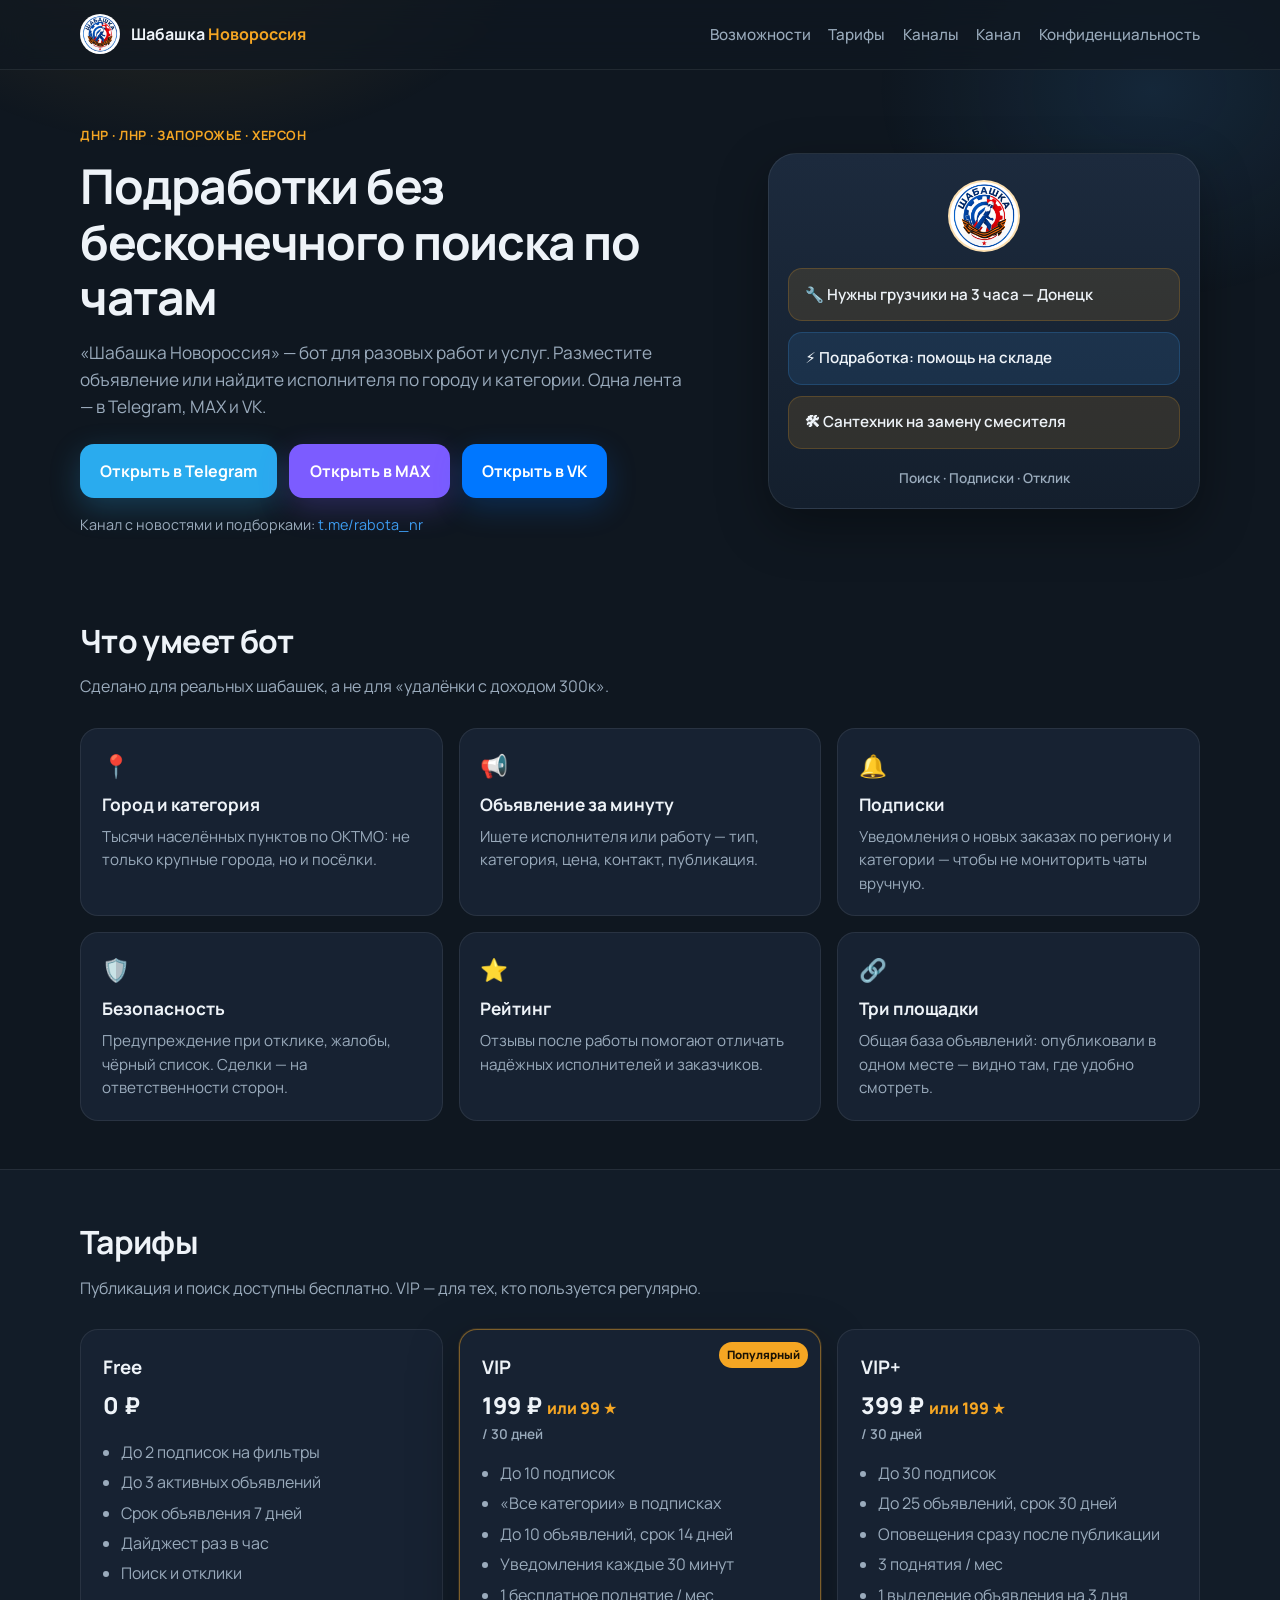
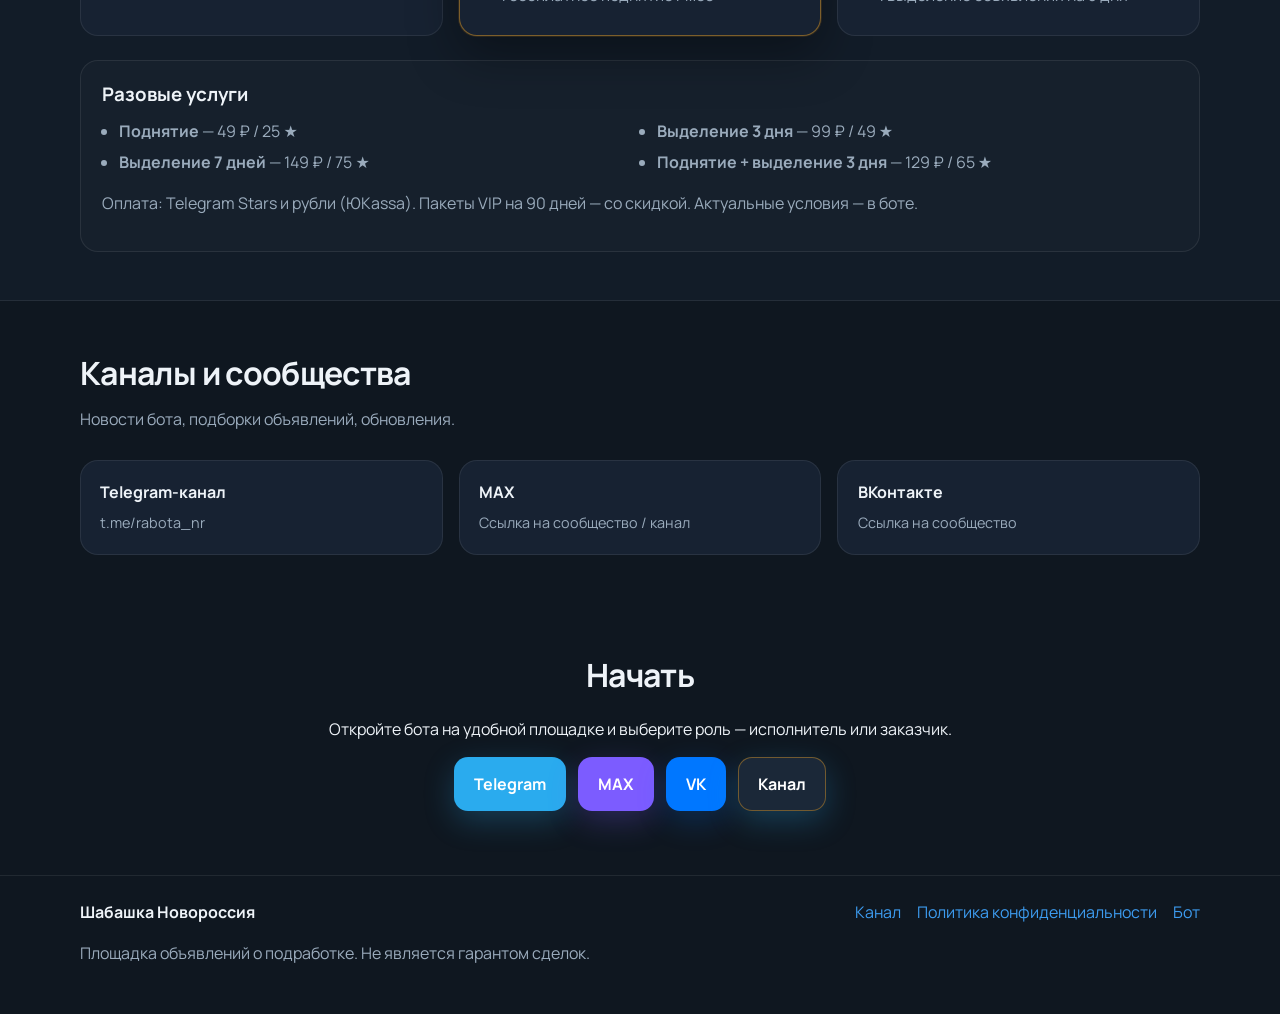
==== commit 102790c7: "Use user LogoRabotaNR.png for header, hero and favicon" ====
--- a/index.html
+++ b/index.html
@@ -5,8 +5,8 @@
   <meta name="viewport" content="width=device-width, initial-scale=1" />
   <meta name="description" content="Шабашка Новороссия — подработки и шабашки в ДНР, ЛНР, Запорожье и Херсоне. Бот в Telegram, MAX и VK." />
   <title>Шабашка Новороссия — подработки рядом</title>
-  <link rel="icon" type="image/svg+xml" href="logo.svg" />
-  <link rel="apple-touch-icon" href="logo.svg" />
+  <link rel="icon" type="image/png" href="LogoRabotaNR.png" />
+  <link rel="apple-touch-icon" href="LogoRabotaNR.png" />
   <link rel="stylesheet" href="styles.css" />
   <link rel="preconnect" href="https://fonts.googleapis.com" />
   <link rel="preconnect" href="https://fonts.gstatic.com" crossorigin />
@@ -18,7 +18,7 @@
   <header class="header">
     <div class="container header__inner">
       <a class="logo" href="index.html">
-        <img class="logo__img" src="logo.svg" alt="Шабашка" width="40" height="40" />
+        <img class="logo__img" src="LogoRabotaNR.png" alt="Шабашка" width="40" height="40" />
         <span class="logo__text">Шабашка <em>Новороссия</em></span>
       </a>
       <nav class="nav">
@@ -54,7 +54,7 @@
       <div class="hero__card">
         <div class="phone">
           <div class="phone__brand">
-            <img src="logo.svg" alt="Логотип Шабашка" width="72" height="72" />
+            <img src="LogoRabotaNR.png" alt="Логотип Шабашка" width="72" height="72" />
           </div>
           <div class="phone__msg">🔧 Нужны грузчики на 3 часа — Донецк</div>
           <div class="phone__msg phone__msg--alt">⚡ Подработка: помощь на складе</div>
